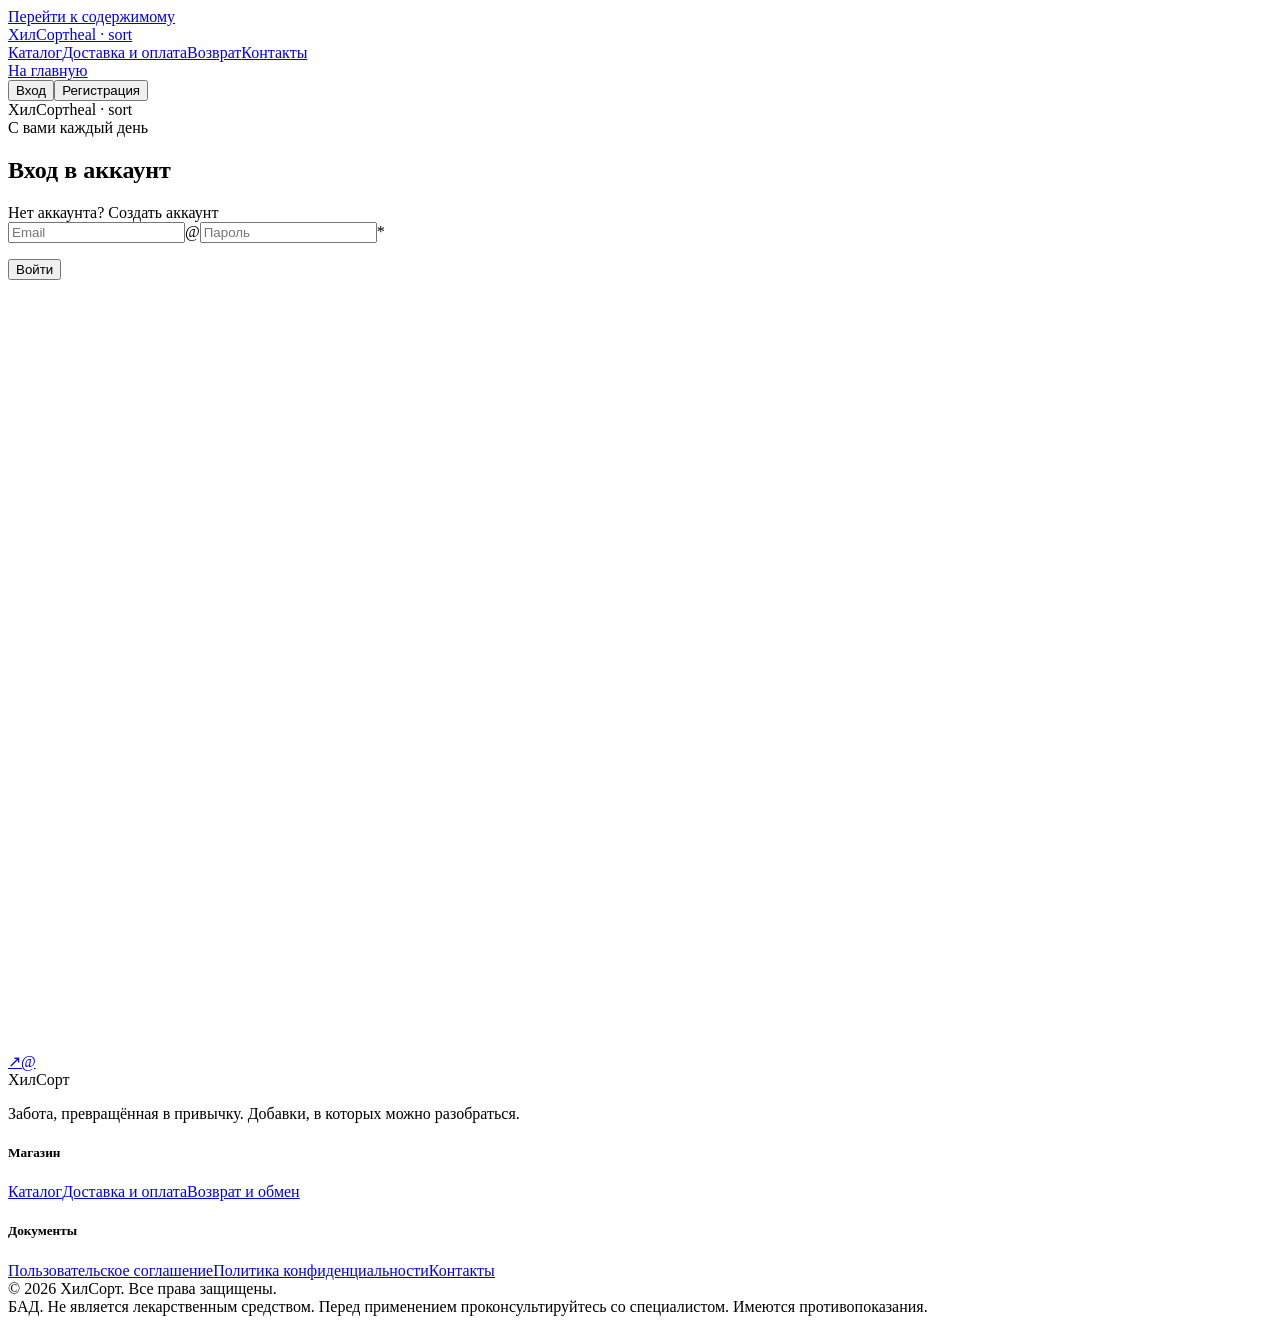
==== account.html @ 7d2a49c4 "Add files via upload" ====
<!DOCTYPE html>
<html lang="ru">
<head>
<meta charset="UTF-8">
<meta name="viewport" content="width=device-width, initial-scale=1.0, viewport-fit=cover">
<meta http-equiv="Content-Security-Policy" content="default-src 'none'; script-src 'self'; style-src 'self' https://fonts.googleapis.com; font-src https://fonts.gstatic.com; img-src 'self' data:; connect-src 'none'; base-uri 'none'; form-action 'none'; object-src 'none'">
<meta name="referrer" content="strict-origin-when-cross-origin">
<title>Личный кабинет — ХилСорт</title>
<meta name="description" content="Вход и регистрация в личном кабинете ХилСорт: заказы, чеки и коды заказов.">
<meta name="theme-color" content="#0a1410">
<link rel="icon" type="image/png" href="assets/sort/favicon.png">
<link rel="preconnect" href="https://fonts.googleapis.com"><link rel="preconnect" href="https://fonts.gstatic.com" crossorigin>
<link href="https://fonts.googleapis.com/css2?family=Fraunces:opsz,wght@9..144,400;9..144,500;9..144,600&family=Manrope:wght@300;400;500;600;700;800&family=Marck+Script&display=swap" rel="stylesheet" crossorigin="anonymous" referrerpolicy="no-referrer">
<link rel="stylesheet" href="assets/css/styles.css">
<script src="assets/js/page.js" defer></script><script src="assets/js/account.js" defer></script>
</head>
<body class="account-page">
<a class="skip" href="#main">Перейти к содержимому</a>
<header class="page-nav"><a class="hn-logo" href="index.html"><span class="script">ХилСорт</span><span class="est">heal · sort</span></a><nav class="page-nav-links" aria-label="Разделы"><a href="index.html#catalog">Каталог</a><a href="delivery.html">Доставка и оплата</a><a href="returns.html">Возврат</a><a href="contacts.html">Контакты</a></nav><a class="hn-cta" href="index.html"><span class="lbl">На главную</span></a></header>
<main id="main" class="page-main"><div class="ga-wrap"><section class="ga-card">
  <div class="ga-tabs" role="tablist"><button class="ga-tab active" id="tabLogin" type="button" role="tab" aria-selected="true">Вход</button><button class="ga-tab" id="tabReg" type="button" role="tab" aria-selected="false">Регистрация</button></div>
  <div class="ga-left" id="authBlock"><div class="ga-logo"><span class="script">ХилСорт</span><span class="est">heal · sort</span></div>
    <form id="loginForm" class="ga-form" novalidate><div class="full"><div class="ga-kicker">С вами каждый день</div><h1 class="ga-title">Вход в аккаунт</h1></div><div class="full ga-switch">Нет аккаунта? <a id="toReg" role="button" tabindex="0">Создать аккаунт</a></div><label class="ga-field full"><input name="email" type="email" placeholder="Email" autocomplete="email" required><span class="ico" aria-hidden="true">@</span></label><label class="ga-field full"><input name="pass" type="password" placeholder="Пароль" autocomplete="current-password" required><span class="ico" aria-hidden="true">*</span></label><p class="ga-err" id="loginErr" role="alert"></p><button class="ga-submit" type="submit">Войти</button></form>
    <form id="regForm" class="ga-form" hidden novalidate><div class="full"><h1 class="ga-title">Создать аккаунт</h1></div><div class="full ga-switch">Уже есть аккаунт? <a id="toLogin" role="button" tabindex="0">Войти</a></div><label class="ga-field"><input name="name" type="text" placeholder="Имя" autocomplete="name" required></label><label class="ga-field"><input name="phone" type="tel" placeholder="Телефон" autocomplete="tel" required></label><label class="ga-field full"><input name="email" type="email" placeholder="Email" autocomplete="email" required></label><label class="ga-field full"><input name="pass" type="password" placeholder="Пароль (минимум 8 символов)" autocomplete="new-password" minlength="8" required></label><label class="ga-consent"><input type="checkbox" name="pd"> <span>Даю согласие на <a href="privacy.html">обработку персональных данных</a></span></label><label class="ga-consent"><input type="checkbox" name="offer"> <span>Принимаю условия <a href="offer.html">оферты</a></span></label><label class="ga-consent"><input type="checkbox" name="promo"> <span>Хочу получать акции и новинки на email (необязательно)</span></label><p class="ga-err" id="regErr" role="alert"></p><button class="ga-submit" type="submit">Создать аккаунт</button></form>
  </div>
  <div class="ga-cab" id="cabBlock" hidden><div class="cab-head"><div><h2 class="cab-hello" id="cabHello"></h2><p class="cab-mail" id="cabEmail"></p></div><div class="cab-actions"><button class="btn btn-ghost dark" id="logoutBtn" type="button">Выйти</button><button class="btn btn-ghost danger" id="deleteBtn" type="button">Удалить аккаунт</button></div></div><h3 class="cab-sub">Заказы и чеки</h3><div id="ordersList" class="orders"></div><p class="cab-note">Фискальный чек об оплате направляется на email онлайн-кассой в соответствии с 54-ФЗ. Здесь хранятся квитанция заказа и его код.</p></div>
  <div class="ga-side"><img class="ga-mascot" src="mascot.png" alt="" decoding="async" draggable="false"><div class="ga-social"><a href="https://t.me/+x3GiTHLeYT4xOGIy" target="_blank" rel="noopener noreferrer" aria-label="Telegram">↗</a><a href="mailto:hello@healsort.ru" aria-label="Почта">@</a></div></div>
</section></div></main>
<footer><div class="wrap"><div class="f-grid"><div><div class="f-logo">ХилСорт</div><p>Забота, превращённая в привычку. Добавки, в которых можно разобраться.</p></div><nav class="f-col" aria-label="Магазин"><h5>Магазин</h5><a href="index.html#catalog">Каталог</a><a href="delivery.html">Доставка и оплата</a><a href="returns.html">Возврат и обмен</a></nav><nav class="f-col" aria-label="Документы"><h5>Документы</h5><a href="offer.html">Пользовательское соглашение</a><a href="privacy.html">Политика конфиденциальности</a><a href="contacts.html">Контакты</a></nav></div><div class="f-bottom">© <span id="year">2026</span> ХилСорт. Все права защищены.<div class="legal">БАД. Не является лекарственным средством. Перед применением проконсультируйтесь со специалистом. Имеются противопоказания.</div></div></div></footer>
<div id="printDoc" aria-hidden="true"></div>
</body></html>
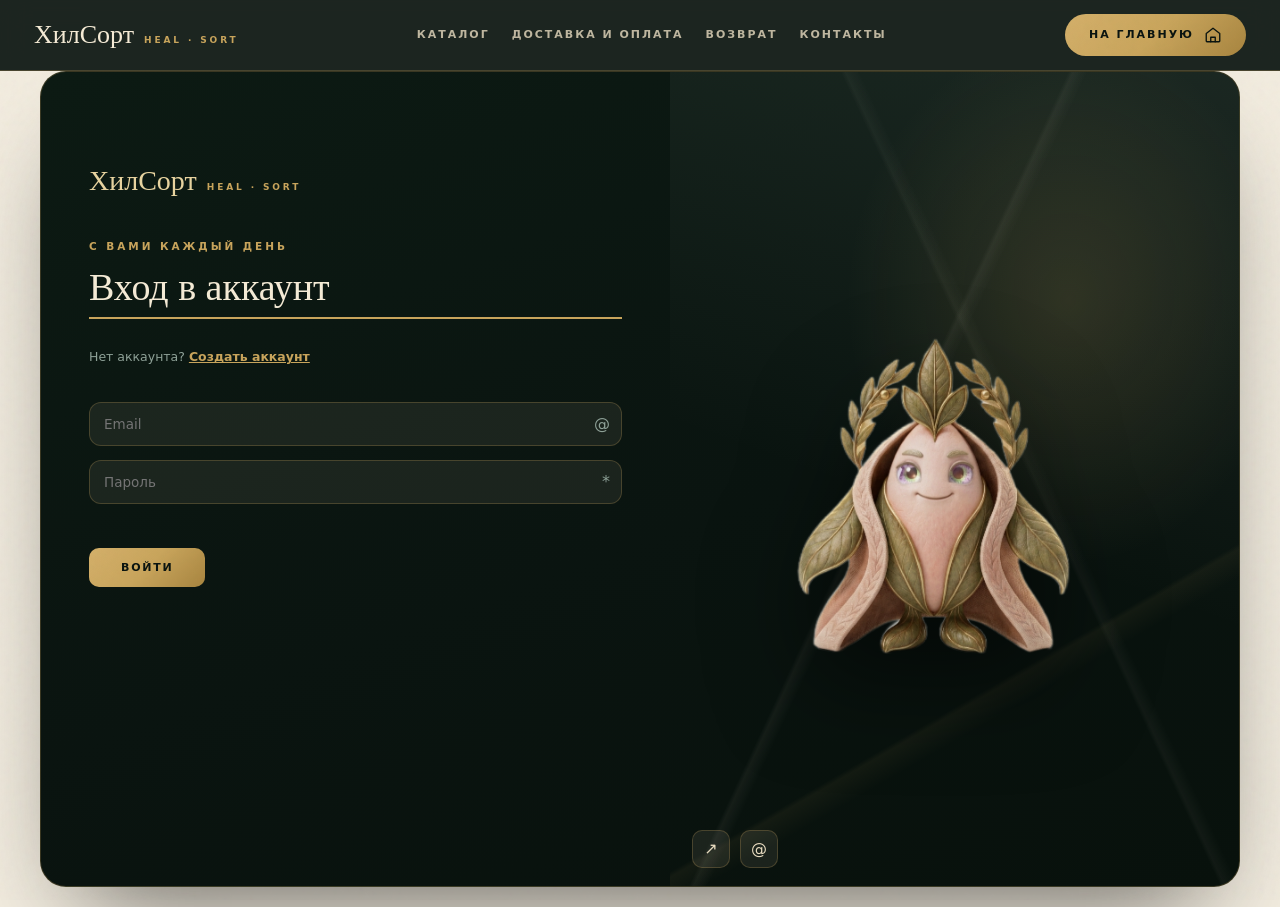
==== commit f210dc49: "Add files via upload" ====
--- a/account.html
+++ b/account.html
@@ -16,12 +16,10 @@
 </head>
 <body class="account-page">
 <a class="skip" href="#main">Перейти к содержимому</a>
-<header class="page-nav"><a class="hn-logo" href="index.html"><span class="script">ХилСорт</span><span class="est">heal · sort</span></a><nav class="page-nav-links" aria-label="Разделы"><a href="index.html#catalog">Каталог</a><a href="delivery.html">Доставка и оплата</a><a href="returns.html">Возврат</a><a href="contacts.html">Контакты</a></nav><a class="hn-cta" href="index.html"><span class="lbl">На главную</span></a></header>
+<header class="page-nav"><a class="hn-logo" href="index.html"><span class="script">ХилСорт</span><span class="est">heal · sort</span></a><nav class="page-nav-links" aria-label="Разделы"><a href="index.html#catalog">Каталог</a><a href="delivery.html">Доставка и оплата</a><a href="returns.html">Возврат</a><a href="contacts.html">Контакты</a></nav><a class="hn-cta account-home" href="index.html" aria-label="На главную"><span class="lbl">На главную</span><svg class="home-icon" width="18" height="18" viewBox="0 0 24 24" fill="none" stroke="currentColor" stroke-width="1.8" stroke-linecap="round" stroke-linejoin="round" aria-hidden="true"><path d="m3 10 9-7 9 7v10a1 1 0 0 1-1 1H4a1 1 0 0 1-1-1V10Z"/><path d="M9 21v-6h6v6"/></svg></a></header>
 <main id="main" class="page-main"><div class="ga-wrap"><section class="ga-card">
-  <div class="ga-tabs" role="tablist"><button class="ga-tab active" id="tabLogin" type="button" role="tab" aria-selected="true">Вход</button><button class="ga-tab" id="tabReg" type="button" role="tab" aria-selected="false">Регистрация</button></div>
   <div class="ga-left" id="authBlock"><div class="ga-logo"><span class="script">ХилСорт</span><span class="est">heal · sort</span></div>
-    <form id="loginForm" class="ga-form" novalidate><div class="full"><div class="ga-kicker">С вами каждый день</div><h1 class="ga-title">Вход в аккаунт</h1></div><div class="full ga-switch">Нет аккаунта? <a id="toReg" role="button" tabindex="0">Создать аккаунт</a></div><label class="ga-field full"><input name="email" type="email" placeholder="Email" autocomplete="email" required><span class="ico" aria-hidden="true">@</span></label><label class="ga-field full"><input name="pass" type="password" placeholder="Пароль" autocomplete="current-password" required><span class="ico" aria-hidden="true">*</span></label><p class="ga-err" id="loginErr" role="alert"></p><button class="ga-submit" type="submit">Войти</button></form>
-    <form id="regForm" class="ga-form" hidden novalidate><div class="full"><h1 class="ga-title">Создать аккаунт</h1></div><div class="full ga-switch">Уже есть аккаунт? <a id="toLogin" role="button" tabindex="0">Войти</a></div><label class="ga-field"><input name="name" type="text" placeholder="Имя" autocomplete="name" required></label><label class="ga-field"><input name="phone" type="tel" placeholder="Телефон" autocomplete="tel" required></label><label class="ga-field full"><input name="email" type="email" placeholder="Email" autocomplete="email" required></label><label class="ga-field full"><input name="pass" type="password" placeholder="Пароль (минимум 8 символов)" autocomplete="new-password" minlength="8" required></label><label class="ga-consent"><input type="checkbox" name="pd"> <span>Даю согласие на <a href="privacy.html">обработку персональных данных</a></span></label><label class="ga-consent"><input type="checkbox" name="offer"> <span>Принимаю условия <a href="offer.html">оферты</a></span></label><label class="ga-consent"><input type="checkbox" name="promo"> <span>Хочу получать акции и новинки на email (необязательно)</span></label><p class="ga-err" id="regErr" role="alert"></p><button class="ga-submit" type="submit">Создать аккаунт</button></form>
+    <form id="loginForm" class="ga-form" novalidate><div class="full"><div class="ga-kicker">С вами каждый день</div><h1 class="ga-title">Вход в аккаунт</h1></div><div class="full ga-switch">Нет аккаунта? <a href="register.html">Создать аккаунт</a></div><label class="ga-field full"><input name="email" type="email" placeholder="Email" autocomplete="email" required><span class="ico" aria-hidden="true">@</span></label><label class="ga-field full"><input name="pass" type="password" placeholder="Пароль" autocomplete="current-password" required><span class="ico" aria-hidden="true">*</span></label><p class="ga-err" id="loginErr" role="alert"></p><button class="ga-submit" type="submit">Войти</button></form>
   </div>
   <div class="ga-cab" id="cabBlock" hidden><div class="cab-head"><div><h2 class="cab-hello" id="cabHello"></h2><p class="cab-mail" id="cabEmail"></p></div><div class="cab-actions"><button class="btn btn-ghost dark" id="logoutBtn" type="button">Выйти</button><button class="btn btn-ghost danger" id="deleteBtn" type="button">Удалить аккаунт</button></div></div><h3 class="cab-sub">Заказы и чеки</h3><div id="ordersList" class="orders"></div><p class="cab-note">Фискальный чек об оплате направляется на email онлайн-кассой в соответствии с 54-ФЗ. Здесь хранятся квитанция заказа и его код.</p></div>
   <div class="ga-side"><img class="ga-mascot" src="mascot.png" alt="" decoding="async" draggable="false"><div class="ga-social"><a href="https://t.me/+x3GiTHLeYT4xOGIy" target="_blank" rel="noopener noreferrer" aria-label="Telegram">↗</a><a href="mailto:hello@healsort.ru" aria-label="Почта">@</a></div></div>
--- a/assets/css/styles.css
+++ b/assets/css/styles.css
@@ -0,0 +1,703 @@
+/* =========================================================
+   ХилСорт — стили
+   ========================================================= */
+:root{
+  --bg:#f3ede0; --bg-mid:#ece4d2; --white:#FFFDF7;
+  --fg:#22302a; --fg-soft:#46564d; --muted:#66756c;
+  --accent:#9a7a2e; --accent-soft:#7c6122; --accent-2:#8b5e3c;
+  --card:rgba(255,253,247,0.75); --border:rgba(122,96,32,0.22); --border-strong:rgba(122,96,32,0.5);
+  --mark-1:#8a6a25; --mark-2:#b3903c; --mark-3:#8a6a25; --mark-4:#6d541c;
+  --dark-bg:#0a1410; --dark-bg-mid:#08110c;
+  --dark-fg:#f5ebd6; --dark-fg-soft:#e8dcc0; --dark-muted:#8fa298;
+  --dark-accent:#c9a55c; --dark-accent-soft:#e8d4a0;
+  --dark-border:rgba(201,165,92,0.25);
+  --gold:linear-gradient(135deg,#d4b06a,#c9a55c 50%,#a8853f);
+  --sh:0 30px 60px -25px rgba(70,55,20,0.35);
+  --ease:cubic-bezier(.16,1,.3,1);
+  --ease-back:cubic-bezier(.34,1.56,.64,1);
+  --nav-h:72px;
+}
+*{box-sizing:border-box;margin:0;padding:0}
+html{scroll-behavior:smooth;-webkit-text-size-adjust:100%}
+body{font-family:'Manrope',system-ui,-apple-system,'Segoe UI',sans-serif;background:var(--bg);color:var(--fg);overflow-x:hidden;line-height:1.65;-webkit-font-smoothing:antialiased;text-rendering:optimizeLegibility}
+body.locked{overflow:hidden}
+::selection{background:#e8d4a0;color:var(--fg)}
+img,svg{display:block;max-width:100%}
+button{font-family:inherit;cursor:pointer;border:none;background:none;color:inherit}
+a{color:inherit}
+:focus{outline:none}
+:focus-visible{outline:2px solid var(--dark-accent);outline-offset:3px;border-radius:6px}
+.wrap{max-width:1240px;margin:0 auto;padding:0 28px}
+.sprite{position:absolute;width:0;height:0;overflow:hidden}
+.skip{position:fixed;left:16px;top:-60px;z-index:500;background:var(--fg);color:var(--dark-accent-soft);padding:10px 16px;border-radius:99px;font-size:13px;font-weight:700;text-decoration:none;transition:top .3s var(--ease)}
+.skip:focus{top:16px}
+.visually-hidden{position:absolute!important;width:1px;height:1px;overflow:hidden;clip:rect(0 0 0 0);white-space:nowrap}
+body::after{content:"";position:fixed;inset:0;z-index:99;pointer-events:none;opacity:.04;mix-blend-mode:multiply;
+ background-image:url("data:image/svg+xml,%3Csvg viewBox='0 0 200 200' xmlns='http://www.w3.org/2000/svg'%3E%3Cfilter id='n'%3E%3CfeTurbulence type='fractalNoise' baseFrequency='.7' numOctaves='3'/%3E%3C/filter%3E%3Crect width='100%25' height='100%25' filter='url(%23n)'/%3E%3C/svg%3E")}
+
+/* ===== ПРОГРЕСС СКРОЛЛА ===== */
+.progress{position:fixed;top:0;left:0;right:0;height:2px;z-index:60;pointer-events:none}
+.progress span{display:block;height:100%;background:linear-gradient(90deg,#a8853f,#e8d4a0,#c9a55c);transform-origin:0 50%;transform:scaleX(0);box-shadow:0 0 12px rgba(201,165,92,.7)}
+
+/* ===== НАВИГАЦИЯ ===== */
+.hero-nav{position:fixed;top:0;left:0;right:0;z-index:50;display:flex;align-items:center;justify-content:space-between;padding:22px 34px;
+ transition:padding .5s var(--ease),background-color .5s,box-shadow .5s,border-color .5s;border-bottom:1px solid transparent}
+.hero-nav.scrolled{padding:12px 34px;background:rgba(10,20,16,.72);-webkit-backdrop-filter:blur(16px) saturate(140%);backdrop-filter:blur(16px) saturate(140%);border-bottom-color:var(--dark-border);box-shadow:0 18px 40px -24px rgba(0,0,0,.6)}
+.hn-logo{display:flex;align-items:baseline;gap:10px;text-decoration:none;color:var(--dark-fg)}
+.hn-logo .script{font-family:'Marck Script',cursive;font-size:26px;line-height:1;transition:color .3s}
+.hn-logo:hover .script{color:var(--dark-accent-soft)}
+.hn-logo .est{font-size:9px;letter-spacing:.32em;color:var(--dark-accent);font-weight:700;text-transform:uppercase}
+.hn-links{display:flex;gap:36px}
+.hn-links a{color:var(--dark-fg-soft);text-decoration:none;font-size:11px;font-weight:700;letter-spacing:.22em;text-transform:uppercase;opacity:.75;transition:opacity .3s,color .3s;position:relative;padding:6px 0}
+.hn-links a::after{content:"";position:absolute;left:0;bottom:-2px;width:100%;height:1px;background:var(--dark-accent);transform:scaleX(0);transform-origin:right;transition:transform .45s var(--ease)}
+.hn-links a:hover,.hn-links a.active{opacity:1;color:var(--dark-accent-soft)}
+.hn-links a:hover::after,.hn-links a.active::after{transform:scaleX(1);transform-origin:left}
+.hn-right{display:flex;align-items:center;gap:12px}
+.hn-cart{position:relative;width:44px;height:44px;border-radius:50%;border:1px solid var(--dark-border);color:var(--dark-fg);display:flex;align-items:center;justify-content:center;transition:border-color .3s,color .3s,transform .4s var(--ease);background:rgba(10,20,16,.4);-webkit-backdrop-filter:blur(8px);backdrop-filter:blur(8px)}
+.hn-cart:hover{border-color:var(--dark-accent);color:var(--dark-accent-soft);transform:translateY(-2px)}
+.hn-cart.bump{animation:cartBump .6s var(--ease-back)}
+@keyframes cartBump{0%{transform:scale(1)}35%{transform:scale(1.22) rotate(-8deg)}65%{transform:scale(.94) rotate(4deg)}100%{transform:scale(1)}}
+.hn-count{position:absolute;top:-4px;right:-4px;min-width:18px;height:18px;padding:0 5px;border-radius:99px;background:var(--dark-accent);color:#0a1410;font-size:10px;font-weight:800;display:none;align-items:center;justify-content:center;box-shadow:0 0 0 2px rgba(10,20,16,.8)}
+.hn-count.show{display:flex}
+.hn-cta{display:inline-flex;align-items:center;gap:10px;background:var(--gold);color:#0a1410;border-radius:99px;padding:12px 24px;font-size:11px;font-weight:800;letter-spacing:.18em;text-transform:uppercase;transition:transform .35s var(--ease),box-shadow .35s var(--ease);text-decoration:none}
+.hn-cta:hover{transform:translateY(-2px);box-shadow:0 14px 30px -10px rgba(201,165,92,.6)}
+.hn-cta .arr{width:26px;height:26px;border-radius:50%;border:1.5px solid #0a1410;display:flex;align-items:center;justify-content:center;transition:transform .4s var(--ease)}
+.hn-cta:hover .arr{transform:rotate(45deg)}
+
+/* блик на золотых кнопках */
+.shine{position:relative;overflow:hidden;isolation:isolate}
+.shine::before{content:"";position:absolute;top:0;bottom:0;left:-60%;width:45%;z-index:-1;pointer-events:none;
+ background:linear-gradient(100deg,transparent,rgba(255,250,230,.75),transparent);transform:skewX(-20deg) translateX(0);transition:none}
+.shine:hover::before{transform:skewX(-20deg) translateX(420%);transition:transform .9s var(--ease)}
+
+/* ===== HERO ===== */
+.hero{position:relative;min-height:100svh;overflow:hidden;color:var(--dark-fg);isolation:isolate;
+ --sy:0; --mx:0; --my:0;
+ background:
+  radial-gradient(ellipse 60% 45% at 50% 30%, rgba(201,165,92,0.10), transparent 65%),
+  radial-gradient(ellipse 40% 30% at 15% 75%, rgba(45,90,74,0.25), transparent 70%),
+  radial-gradient(ellipse 40% 30% at 85% 70%, rgba(139,94,60,0.18), transparent 70%),
+  linear-gradient(180deg,#0a1410 0%,#08110c 55%,#0c1a13 100%)}
+.hero::before{content:"";position:absolute;inset:0;z-index:6;pointer-events:none;opacity:.35;mix-blend-mode:overlay;
+ background-image:url("data:image/svg+xml,%3Csvg viewBox='0 0 200 200' xmlns='http://www.w3.org/2000/svg'%3E%3Cfilter id='n'%3E%3CfeTurbulence type='fractalNoise' baseFrequency='.85' numOctaves='3'/%3E%3C/filter%3E%3Crect width='100%25' height='100%25' filter='url(%23n)' opacity='.5'/%3E%3C/svg%3E")}
+.hero-aura{position:absolute;left:50%;top:44%;width:min(900px,120vw);aspect-ratio:1;z-index:0;pointer-events:none;
+ transform:translate(-50%,-50%);background:radial-gradient(circle,rgba(201,165,92,.14),transparent 62%);animation:aura 9s ease-in-out infinite}
+@keyframes aura{0%,100%{opacity:.7;scale:1}50%{opacity:1;scale:1.08}}
+.mega{position:absolute;top:21%;left:0;right:0;z-index:1;text-align:center;
+ font-family:'Oswald',sans-serif;font-weight:700;text-transform:uppercase;
+ font-size:clamp(70px,23.5vw,340px);line-height:.92;letter-spacing:-.015em;
+ color:#f5ebd6;text-shadow:0 0 70px rgba(245,235,214,.22);
+ user-select:none;pointer-events:none;white-space:nowrap;
+ transform:translate3d(calc(var(--mx) * -14px), calc(var(--sy) * .38px + var(--my) * -8px), 0);
+ opacity:calc(1 - var(--sy) / 900)}
+.mega .cw{display:inline-block;clip-path:inset(-40% -30% -4% -30%)}
+.mega .ch{display:inline-block}
+.pollen{position:absolute;inset:0;width:100%;height:100%;z-index:1;pointer-events:none}
+.ground{position:absolute;left:0;right:0;bottom:0;height:42%;z-index:2;pointer-events:none;transform:translate3d(calc(var(--mx) * 6px), 0, 0)}
+.ground svg{width:100%;height:100%;overflow:visible}
+.star{position:absolute;z-index:1;color:var(--dark-accent-soft);pointer-events:none}
+.star svg{width:100%;height:auto;animation:tw 3.4s ease-in-out infinite}
+.star.s1{top:12%;left:18%;width:14px}
+.star.s2{top:9%;right:24%;width:10px}.star.s2 svg{animation-delay:1s}
+.star.s3{top:26%;left:8%;width:8px}.star.s3 svg{animation-delay:2s}
+.star.s4{top:18%;right:10%;width:12px}.star.s4 svg{animation-delay:.6s}
+.star.s5{top:34%;right:34%;width:7px}.star.s5 svg{animation-delay:1.6s}
+.star.s6{top:40%;left:26%;width:9px}.star.s6 svg{animation-delay:2.6s}
+.stars{position:absolute;inset:0;z-index:1;pointer-events:none;transform:translate3d(calc(var(--mx) * 22px), calc(var(--my) * 14px + var(--sy) * .2px), 0)}
+@keyframes tw{0%,100%{opacity:.25;transform:scale(1) rotate(0)}50%{opacity:.95;transform:scale(1.3) rotate(45deg)}}
+.hero-hint{position:absolute;bottom:16px;left:50%;transform:translateX(-50%);z-index:7;color:var(--dark-muted);font-size:9.5px;letter-spacing:.4em;text-transform:uppercase;display:flex;flex-direction:column;align-items:center;gap:9px;text-decoration:none}
+.hero-hint::after{content:"";width:1px;height:26px;background:linear-gradient(180deg,var(--dark-accent),transparent);animation:hintLine 2.2s var(--ease) infinite;transform-origin:top}
+@keyframes hintLine{0%{transform:scaleY(0);opacity:1}60%{transform:scaleY(1);opacity:1}100%{transform:scaleY(1);opacity:0}}
+
+/* ===== МАСКОТ ===== */
+.mascot{position:absolute;left:50%;bottom:calc(13% + 12px);z-index:3;width:min(192px,25vw);
+ transform:translate3d(calc(-50% + var(--mx) * 5px), calc(var(--sy) * .14px), 0);
+ cursor:pointer;-webkit-tap-highlight-color:transparent;touch-action:manipulation}
+.mascot:focus-visible{outline:none}
+.mascot:focus-visible .m-glow{opacity:1;scale:1.15}
+.m-run{position:relative;will-change:transform}
+.m-hop,.m-lean{position:relative;transform-origin:50% 96%}
+.m-rig{position:relative;aspect-ratio:615/709}
+.m-rig img{position:absolute;inset:0;width:100%;height:100%;pointer-events:none;user-select:none;-webkit-user-drag:none}
+.m-arm-l{transform-origin:26% 53%}
+.m-arm-r{transform-origin:74% 53%}
+.m-foot-l{transform-origin:40% 92%}
+.m-foot-r{transform-origin:61% 92%}
+.m-glow{position:absolute;left:50%;top:50%;width:170%;aspect-ratio:1;transform:translate(-50%,-50%);border-radius:50%;pointer-events:none;
+ background:radial-gradient(circle,rgba(201,165,92,.30),rgba(201,165,92,.08) 45%,transparent 68%);opacity:.85;transition:opacity .5s,scale .6s var(--ease)}
+.mascot:hover .m-glow{opacity:1;scale:1.08}
+.m-shadow{position:absolute;left:50%;bottom:-3%;width:78%;height:12%;transform:translateX(-50%);border-radius:50%;pointer-events:none;
+ background:radial-gradient(ellipse at center,rgba(0,0,0,.6),rgba(0,0,0,.25) 45%,transparent 70%)}
+.m-bubble{position:absolute;left:84%;bottom:86%;z-index:4;white-space:nowrap;pointer-events:none;
+ font-family:'Marck Script',cursive;font-size:clamp(18px,2vw,24px);line-height:1;color:var(--dark-accent-soft);
+ padding:10px 16px 12px;border-radius:18px 18px 18px 4px;background:rgba(10,20,16,.78);border:1px solid var(--dark-border);
+ -webkit-backdrop-filter:blur(8px);backdrop-filter:blur(8px);box-shadow:0 16px 36px -14px rgba(0,0,0,.7),0 0 30px -10px rgba(201,165,92,.45);
+ opacity:0;transform-origin:0 100%;transform:scale(.4) translateY(10px)}
+.mascot.is-idle .m-hop{animation:mbob 7s ease-in-out infinite}
+.mascot.is-idle .m-arm-l{animation:swayL 5s ease-in-out infinite}
+.mascot.is-idle .m-arm-r{animation:swayR 5.6s ease-in-out infinite}
+.mascot.is-idle .m-shadow{animation:shadowBob 7s ease-in-out infinite}
+@keyframes mbob{0%,100%{transform:translateY(0)}50%{transform:translateY(-10px)}}
+@keyframes shadowBob{0%,100%{transform:translateX(-50%) scale(1);opacity:1}50%{transform:translateX(-50%) scale(.86);opacity:.75}}
+@keyframes swayL{0%,100%{transform:rotate(0)}50%{transform:rotate(5deg)}}
+@keyframes swayR{0%,100%{transform:rotate(0)}50%{transform:rotate(-5deg)}}
+.dust{position:absolute;z-index:2;left:0;top:0;border-radius:50%;pointer-events:none;
+ background:radial-gradient(circle,rgba(232,212,160,.55),rgba(201,165,92,.18) 50%,transparent 70%)}
+
+/* ===== ИНТРО (включается boot.js, если анимации разрешены) ===== */
+.intro .hero-nav{opacity:0;transform:translateY(-110%)}
+.intro .mega .ch{transform:translateY(105%);filter:blur(12px);opacity:0}
+.intro .ground path{opacity:0;transform:translateY(80px)}
+.ground path:nth-child(2){--i:0}.ground path:nth-child(3){--i:1}.ground path:nth-child(4){--i:2}
+.intro .star,.intro .hero-hint,.intro .hero-aura,.intro .pollen{opacity:0}
+.intro .m-run{visibility:hidden}
+.play .hero-nav,.intro-done .hero-nav{opacity:1;transform:none;transition:opacity 1s var(--ease) .15s,transform 1.1s var(--ease) .15s,padding .5s var(--ease),background-color .5s,box-shadow .5s,border-color .5s}
+.play .mega .ch{transform:none;filter:none;opacity:1;transition:transform 1.3s var(--ease) calc(.2s + var(--i) * .075s),filter 1.1s ease calc(.2s + var(--i) * .075s),opacity .8s ease calc(.2s + var(--i) * .075s)}
+.play .ground path{opacity:1;transform:none;transition:opacity 1.2s ease calc(.1s + var(--i) * .12s),transform 1.5s var(--ease) calc(.1s + var(--i) * .12s)}
+.play .star{opacity:1;transition:opacity 1.5s ease .9s}
+.play .hero-aura,.play .pollen{opacity:1;transition:opacity 2.5s ease .3s}
+.play .hero-hint{opacity:1;transition:opacity 1s ease 4.6s}
+.play .m-run{visibility:visible}
+
+/* ===== ПЕРЕХОД ===== */
+.transition-strip{position:relative;height:90px;background:linear-gradient(180deg,#0c1a13 0%,#3d4a3f 45%,#8a8468 80%,var(--bg) 100%)}
+.meander{height:14px;background-image:url("data:image/svg+xml,%3Csvg xmlns='http://www.w3.org/2000/svg' width='28' height='14' viewBox='0 0 28 14'%3E%3Cpath d='M0 13 H28 M2 13 V1 H20 V9 H9 V5 H15 V7 H12' fill='none' stroke='%23c9a55c' stroke-width='1.4'/%3E%3C/svg%3E");background-repeat:repeat-x;background-position:0 top;opacity:.6;position:absolute;top:22px;left:0;right:0;animation:meander 40s linear infinite}
+@keyframes meander{to{background-position:560px top}}
+
+/* ===== ЛЕНТА ===== */
+.ribbon{position:relative;overflow:hidden;border-block:1px solid var(--border);background:linear-gradient(180deg,rgba(255,253,247,.4),rgba(236,228,210,.5));padding:18px 0;
+ -webkit-mask-image:linear-gradient(90deg,transparent,#000 8%,#000 92%,transparent);mask-image:linear-gradient(90deg,transparent,#000 8%,#000 92%,transparent)}
+.ribbon-track{display:flex;width:max-content;animation:marquee 38s linear infinite}
+.ribbon:hover .ribbon-track{animation-play-state:paused}
+.ribbon-group{display:flex;align-items:center;gap:34px;padding-right:34px;flex-shrink:0}
+.ribbon-group span{font-family:'Fraunces',serif;font-size:clamp(18px,2.1vw,26px);font-weight:400;color:var(--fg);white-space:nowrap}
+.ribbon-group span:nth-child(4n+1){background:linear-gradient(135deg,var(--mark-1),var(--mark-2) 40%,var(--mark-4));-webkit-background-clip:text;background-clip:text;-webkit-text-fill-color:transparent;color:transparent;font-weight:500}
+.ribbon-group svg{width:14px;height:14px;color:var(--accent);flex-shrink:0}
+@keyframes marquee{to{transform:translateX(-50%)}}
+
+/* ===== СЕКЦИИ ===== */
+.sec{padding:72px 0;position:relative;scroll-margin-top:60px}
+.sec-tag{display:inline-flex;align-items:center;gap:12px;font-size:10.5px;font-weight:700;letter-spacing:.28em;color:var(--accent);text-transform:uppercase;margin-bottom:14px}
+.sec-tag::before{content:"";width:30px;height:1px;background:var(--accent);transform-origin:left}
+.sec-title{font-family:'Fraunces',serif;font-size:clamp(30px,4.4vw,54px);line-height:1.12;font-weight:400;margin-bottom:12px}
+.sec-title em{font-style:normal;font-weight:500;background:linear-gradient(135deg,var(--mark-1),var(--mark-2) 40%,var(--mark-3) 60%,var(--mark-4));-webkit-background-clip:text;background-clip:text;-webkit-text-fill-color:transparent;color:transparent}
+.sec-title .w{display:inline-block;overflow:hidden;vertical-align:top;padding-bottom:.14em;margin-bottom:-.14em}
+.sec-title .wi{display:inline-block}
+.sec-sub{color:var(--fg-soft);font-size:16.5px;max-width:600px;font-weight:300}
+.blob{position:absolute;z-index:-1;border-radius:50%;pointer-events:none;filter:blur(10px);animation:drift 18s ease-in-out infinite}
+.blob.b1{width:520px;height:520px;right:-180px;top:-60px;background:radial-gradient(circle,rgba(201,165,92,.16),transparent 65%)}
+.blob.b2{width:460px;height:460px;left:-200px;bottom:-120px;background:radial-gradient(circle,rgba(45,90,74,.10),transparent 65%);animation-delay:-6s}
+.blob.b3{width:560px;height:560px;right:-220px;bottom:-160px;background:radial-gradient(circle,rgba(139,94,60,.10),transparent 65%);animation-delay:-11s}
+@keyframes drift{0%,100%{transform:translate(0,0) scale(1)}33%{transform:translate(-40px,30px) scale(1.06)}66%{transform:translate(30px,-20px) scale(.96)}}
+main{position:relative;isolation:isolate}
+
+/* ===== ПОЯВЛЕНИЯ ===== */
+/* используются animation + свойства translate/scale, чтобы не конфликтовать с hover-transform */
+@keyframes rise{from{opacity:0;translate:0 34px}to{opacity:1;translate:0 0}}
+@keyframes wordUp{from{translate:0 110%}to{translate:0 0}}
+@keyframes lineGrow{from{scale:0 1}to{scale:1 1}}
+@keyframes fadeRight{from{opacity:0;translate:-16px 0}to{opacity:1;translate:0 0}}
+@keyframes pop{from{opacity:0;translate:0 18px;scale:.9}to{opacity:1;translate:0 0;scale:1}}
+@keyframes slideL{from{opacity:0;translate:48px 0}to{opacity:1;translate:0 0}}
+@keyframes rowIn{from{opacity:0;translate:-26px 0}to{opacity:1;translate:0 0}}
+@keyframes draw{to{stroke-dashoffset:0}}
+@keyframes numPop{0%{scale:0}70%{scale:1.2}100%{scale:1}}
+
+.js .rv{opacity:0}
+.js .rv.in{animation:rise 1.1s var(--ease) var(--d,0s) both}
+.js .rv.in.no-move{animation:none;opacity:1}
+.js .sec-title .wi{translate:0 110%}
+.js .in .sec-title .wi{animation:wordUp 1.15s var(--ease) calc(.12s + var(--i) * .07s) both}
+.js .rv .sec-tag{opacity:0}
+.js .rv.in .sec-tag{animation:fadeRight .9s var(--ease) both}
+.js .rv.in .sec-tag::before{animation:lineGrow 1s var(--ease) .1s both}
+.js .rv .sec-sub{opacity:0}
+.js .rv.in .sec-sub{animation:rise 1.1s var(--ease) .45s both}
+
+.js .stg > *{opacity:0}
+.js .stg.in > *{animation:pop .8s var(--ease) calc(var(--i,0) * .06s + .1s) both}
+
+/* потребности */
+.need-grid{display:flex;flex-wrap:wrap;gap:12px;margin-top:34px}
+.need{position:relative;border:1px solid var(--border);background:var(--card);-webkit-backdrop-filter:blur(8px);backdrop-filter:blur(8px);border-radius:99px;padding:15px 28px;font-size:14px;font-weight:600;color:var(--fg);transition:transform .45s var(--ease),background-color .35s,color .35s,border-color .35s,box-shadow .45s var(--ease);overflow:hidden;isolation:isolate}
+.need::after{content:"";position:absolute;inset:0;z-index:-1;border-radius:inherit;background:var(--accent);transform:translateY(101%);transition:transform .45s var(--ease)}
+.need:hover{border-color:var(--accent);color:var(--bg);transform:translateY(-3px);box-shadow:0 16px 30px -14px rgba(122,96,32,.4)}
+.need:hover::after{transform:none}
+.need.ghost{color:var(--accent);border-color:var(--border-strong);border-style:dashed}
+.need.ghost::after{background:transparent}
+.need.ghost:hover{color:var(--accent-soft);border-color:var(--accent-soft);box-shadow:none;border-style:solid}
+
+/* каталог */
+.prod-grid{display:grid;grid-template-columns:repeat(auto-fit,minmax(300px,1fr));gap:24px;margin-top:38px}
+.p-card{--rx:0deg;--ry:0deg;--gx:50%;--gy:0%;background:var(--card);-webkit-backdrop-filter:blur(12px);backdrop-filter:blur(12px);border:1px solid var(--border);border-radius:22px;overflow:hidden;position:relative;
+ transition:transform .6s var(--ease),box-shadow .6s var(--ease);box-shadow:var(--sh);transform:perspective(1000px) rotateX(var(--rx)) rotateY(var(--ry));transform-style:preserve-3d}
+.p-card.tilting{transition:transform .12s linear,box-shadow .6s var(--ease)}
+.p-card::before{content:"";position:absolute;top:0;left:0;right:0;height:14px;background-image:url("data:image/svg+xml,%3Csvg xmlns='http://www.w3.org/2000/svg' width='28' height='14' viewBox='0 0 28 14'%3E%3Cpath d='M0 13 H28 M2 13 V1 H20 V9 H9 V5 H15 V7 H12' fill='none' stroke='%2397762a' stroke-width='1.4'/%3E%3C/svg%3E");background-repeat:repeat-x;background-position:center bottom;z-index:2}
+.p-card::after{content:"";position:absolute;inset:0;z-index:3;pointer-events:none;border-radius:inherit;opacity:0;transition:opacity .5s;
+ background:radial-gradient(420px circle at var(--gx) var(--gy),rgba(255,248,225,.55),transparent 45%);mix-blend-mode:soft-light}
+.p-card:hover{transform:perspective(1000px) rotateX(var(--rx)) rotateY(var(--ry)) translateY(-8px);box-shadow:0 46px 80px -25px rgba(70,55,20,.45)}
+.p-card:hover::after{opacity:1}
+.p-card .img{background:linear-gradient(180deg,#ece4d2,#e1d7be);padding:30px 0 18px;position:relative;display:flex;justify-content:center;overflow:hidden}
+.p-card .img::before{content:"";position:absolute;left:50%;top:55%;width:260px;height:260px;transform:translate(-50%,-50%);border-radius:50%;background:radial-gradient(circle,rgba(255,253,247,.85),transparent 65%);transition:transform .8s var(--ease)}
+.p-card:hover .img::before{transform:translate(-50%,-50%) scale(1.2)}
+.p-card .img svg{position:relative;height:250px;transition:transform .8s var(--ease);filter:drop-shadow(0 30px 40px rgba(70,55,20,.35))}
+.p-card:hover .img svg{transform:translateY(-6px) scale(1.06) rotate(-2deg)}
+.p-tagline{position:absolute;top:20px;left:18px;z-index:1;background:var(--fg);color:var(--dark-accent-soft);font-size:9.5px;font-weight:700;letter-spacing:.18em;padding:7px 12px;border-radius:99px;text-transform:uppercase}
+.p-sale{position:absolute;top:20px;right:18px;z-index:1;background:var(--gold);color:#0a1410;font-size:10px;font-weight:800;letter-spacing:.08em;padding:7px 11px;border-radius:99px}
+.p-body{padding:22px 24px 24px}
+.p-name{font-family:'Fraunces',serif;font-size:22px;font-weight:500;margin-bottom:8px}
+.p-open{font:inherit;color:inherit;text-align:left;cursor:pointer;background:none;border:none;padding:0;position:static}
+.p-open::after{content:"";position:absolute;inset:0;z-index:1}
+.p-open:focus-visible{outline:none}
+.p-card:has(.p-open:focus-visible){outline:2px solid var(--accent);outline-offset:4px}
+.p-short{color:var(--fg-soft);font-size:13.5px;margin-bottom:16px;line-height:1.55}
+.p-comp{display:flex;flex-wrap:wrap;gap:7px;margin-bottom:18px}
+.p-comp span{background:rgba(154,122,46,0.08);color:var(--accent-soft);font-size:11px;font-weight:700;padding:6px 12px;border-radius:99px;border:1px solid rgba(154,122,46,0.2)}
+.p-bottom{display:flex;align-items:center;justify-content:space-between;gap:12px;border-top:1px solid var(--border);padding-top:16px}
+.p-price{font-family:'Fraunces',serif;font-size:22px;font-weight:500}
+.p-price small{font-size:12px;color:var(--muted);text-decoration:line-through;margin-left:7px;font-family:'Manrope',sans-serif;font-weight:400}
+.p-btn{position:relative;z-index:2;background:var(--gold);color:#0a1410;border-radius:99px;padding:11px 20px;font-size:12px;font-weight:700;letter-spacing:.04em;transition:transform .35s var(--ease),box-shadow .35s var(--ease);box-shadow:0 10px 22px -8px rgba(154,122,46,.4)}
+.p-btn:hover{transform:translateY(-2px);box-shadow:0 16px 28px -10px rgba(154,122,46,.6)}
+.p-btn:active{transform:scale(.96)}
+
+/* прозрачность */
+#trust{background:linear-gradient(180deg,var(--bg),var(--bg-mid))}
+.t-table{margin-top:38px;border:1px solid var(--border-strong);border-radius:18px;overflow:hidden;background:var(--card);-webkit-backdrop-filter:blur(12px);backdrop-filter:blur(12px);box-shadow:var(--sh)}
+.t-row{display:grid;grid-template-columns:1.2fr 1fr 1fr;border-bottom:1px solid var(--border);transition:background-color .3s}
+.t-row:not(.t-head):hover{background:rgba(255,253,247,.7)}
+.t-row:last-child{border-bottom:none}
+.t-row>div{padding:18px 26px;font-size:14.5px}
+.t-row .a{color:var(--fg-soft);font-weight:600}
+.t-row .b{background:rgba(154,122,46,0.08);color:var(--accent-soft);font-weight:700;display:flex;gap:10px;align-items:center}
+.t-row .c{color:var(--muted)}
+.t-head>div{font-size:10px;letter-spacing:.2em;text-transform:uppercase;font-weight:800;color:var(--muted)}
+.t-head .b{color:var(--accent);background:rgba(154,122,46,0.12)}
+.check{width:15px;height:15px;flex-shrink:0}
+.js .t-table .t-row{opacity:0}
+.js .t-table.in .t-row{animation:rowIn .8s var(--ease) calc(var(--i,0) * .07s + .15s) both}
+.js .t-table .check{stroke-dasharray:26;stroke-dashoffset:26}
+.js .t-table.in .check{animation:draw .7s ease calc(var(--i,0) * .07s + .55s) forwards}
+
+/* история */
+.story-grid{display:grid;grid-template-columns:1.15fr .85fr;gap:56px;align-items:start}
+.story-txt p{color:var(--fg-soft);font-size:16px;margin-bottom:16px;font-weight:300;line-height:1.75}
+.story-txt strong{color:var(--fg);font-weight:600}
+.quote{font-family:'Fraunces',serif;font-size:clamp(22px,3vw,34px);line-height:1.5;color:var(--fg);margin-top:24px;padding-left:30px;position:relative;font-weight:400}
+.quote::before{content:"";position:absolute;left:0;top:8px;bottom:8px;width:1px;background:var(--accent);transform-origin:top}
+.js .rv.in .quote::before{animation:qline 1.4s var(--ease) .6s both}
+@keyframes qline{from{transform:scaleY(0)}to{transform:scaleY(1)}}
+.quote em{color:var(--accent-soft);font-style:normal;font-weight:500}
+.story-stats{display:grid;gap:12px}
+.s-card{background:var(--card);-webkit-backdrop-filter:blur(10px);backdrop-filter:blur(10px);border:1px solid var(--border);border-left:3px solid var(--accent);padding:22px 28px;box-shadow:var(--sh);transition:transform .45s var(--ease),border-left-width .3s;position:relative;overflow:hidden}
+.s-card::after{content:"";position:absolute;inset:0;background:linear-gradient(100deg,transparent 30%,rgba(255,250,230,.6) 50%,transparent 70%);transform:translateX(-100%);pointer-events:none}
+.s-card:hover::after{transform:translateX(100%);transition:transform 1s var(--ease)}
+.s-card:hover{transform:translateX(-3px);border-left-width:5px}
+.s-card .n{font-family:'Fraunces',serif;font-size:28px;font-weight:500;background:linear-gradient(135deg,var(--mark-1),var(--mark-2));-webkit-background-clip:text;background-clip:text;-webkit-text-fill-color:transparent;color:transparent;font-variant-numeric:tabular-nums}
+.s-card .l{font-size:11px;color:var(--muted);font-weight:700;letter-spacing:.14em;margin-top:5px;text-transform:uppercase}
+.js .story-stats .s-card{opacity:0}
+.js .story-stats.in .s-card{animation:slideL 1s var(--ease) calc(var(--i,0) * .12s + .1s) both}
+
+/* путь */
+#path{background:linear-gradient(180deg,var(--bg-mid),var(--bg))}
+.path-grid{list-style:none;display:grid;grid-template-columns:repeat(5,1fr);gap:24px;margin-top:44px;position:relative}
+.path-grid::before{content:"";position:absolute;top:15px;left:15px;right:20%;height:1px;
+ background:linear-gradient(90deg,transparent,var(--accent) 6%,var(--accent) 94%,transparent);opacity:.55;transform-origin:left}
+.js .path-grid::before{scale:0 1}
+.js .path-grid.in::before{animation:lineGrow 1.8s var(--ease) .2s both}
+.step{position:relative;padding-top:50px}
+.step .num{position:absolute;top:0;left:0;width:30px;height:30px;border-radius:50%;
+ background:var(--bg);border:1.5px solid var(--accent);
+ display:flex;align-items:center;justify-content:center;
+ font-family:'Fraunces',serif;font-size:11px;font-weight:600;color:var(--accent);z-index:1;transition:background-color .3s,color .3s,box-shadow .4s}
+.step:hover .num{background:var(--accent);color:var(--bg);box-shadow:0 0 0 6px rgba(154,122,46,.15)}
+.step h4{font-family:'Fraunces',serif;font-size:16px;font-weight:500;margin-bottom:8px}
+.step p{font-size:12.5px;color:var(--muted);font-weight:300;line-height:1.55}
+.js .path-grid .step{opacity:0}
+.js .path-grid.in .step{animation:rise 1s var(--ease) calc(var(--i,0) * .16s + .3s) both}
+.js .path-grid.in .step .num{animation:numPop .7s var(--ease-back) calc(var(--i,0) * .16s + .35s) both}
+
+/* футер */
+footer{background:var(--dark-bg);color:var(--dark-fg);padding:60px 0 28px;position:relative;overflow:hidden}
+footer::before{content:"";position:absolute;top:0;left:0;right:0;height:14px;background-image:url("data:image/svg+xml,%3Csvg xmlns='http://www.w3.org/2000/svg' width='28' height='14' viewBox='0 0 28 14'%3E%3Cpath d='M0 13 H28 M2 13 V1 H20 V9 H9 V5 H15 V7 H12' fill='none' stroke='%23c9a55c' stroke-width='1.4'/%3E%3C/svg%3E");background-repeat:repeat-x;background-position:center top;opacity:.4}
+footer::after{content:"";position:absolute;left:50%;bottom:-340px;width:900px;height:500px;transform:translateX(-50%);background:radial-gradient(ellipse,rgba(201,165,92,.10),transparent 65%);pointer-events:none}
+.f-grid{display:flex;justify-content:space-between;gap:44px;flex-wrap:wrap;margin-bottom:40px;position:relative;z-index:1}
+.f-logo{font-family:'Marck Script',cursive;font-size:32px;color:var(--dark-accent-soft);margin-bottom:10px}
+.f-grid p{color:rgba(245,235,214,.5);font-size:13.5px;max-width:320px;font-weight:300}
+.f-col a{display:block;width:fit-content;color:rgba(245,235,214,.55);text-decoration:none;font-size:14px;margin-bottom:11px;transition:color .3s,transform .3s var(--ease)}
+.f-col a:hover{color:var(--dark-accent);transform:translateX(4px)}
+.f-col h5{font-size:10px;letter-spacing:.26em;color:var(--dark-accent);margin-bottom:18px;text-transform:uppercase;font-weight:700}
+.f-bottom{border-top:1px solid rgba(201,165,92,.15);padding-top:22px;text-align:center;color:rgba(245,235,214,.35);font-size:12px;position:relative;z-index:1}
+.f-bottom .legal{margin-top:8px;color:rgba(245,235,214,.25);font-size:11px}
+
+/* ===== SORT ===== */
+.sort-fab{position:fixed;right:24px;bottom:24px;z-index:90;width:76px;height:76px;border-radius:50%;box-shadow:0 20px 44px -14px rgba(70,55,20,.55);cursor:pointer;background:var(--bg);border:2px solid var(--accent);transition:transform .45s var(--ease-back),opacity .5s,translate .7s var(--ease)}
+.sort-fab img{width:100%;height:100%;object-fit:cover;border-radius:50%;transition:transform .5s var(--ease)}
+.sort-fab:hover{transform:scale(1.08)}
+.sort-fab:hover img{transform:rotate(-8deg) scale(1.05)}
+.sort-fab::after{content:"";position:absolute;inset:-2px;border-radius:50%;border:1px solid var(--accent);animation:fab 2.8s ease-out infinite;pointer-events:none}
+.sort-fab.hide{opacity:0;translate:0 30px;pointer-events:none}
+@keyframes fab{0%{transform:scale(1);opacity:.7}100%{transform:scale(1.5);opacity:0}}
+.sort-hint{position:fixed;right:110px;bottom:42px;z-index:90;background:var(--fg);color:var(--dark-accent-soft);padding:11px 17px;border-radius:14px 14px 4px 14px;font-size:13px;font-weight:600;box-shadow:0 14px 30px -10px rgba(0,0,0,.3);opacity:0;transform:translateX(12px) scale(.9);transform-origin:right bottom;transition:opacity .5s,transform .6s var(--ease-back);pointer-events:none}
+.sort-hint.show{opacity:1;transform:none}
+.sort-panel{position:fixed;right:24px;bottom:112px;z-index:95;width:min(400px,calc(100vw - 32px));height:min(600px,calc(100svh - 140px));background:var(--bg);border-radius:18px;box-shadow:0 50px 100px -30px rgba(0,0,0,.5);display:flex;flex-direction:column;overflow:hidden;border:1px solid var(--border-strong);opacity:0;visibility:hidden;transform:translateY(24px) scale(.96);transform-origin:right bottom;transition:opacity .45s var(--ease),transform .55s var(--ease),visibility 0s .55s}
+.sort-panel.open{opacity:1;visibility:visible;transform:none;transition:opacity .45s var(--ease),transform .55s var(--ease),visibility 0s}
+.sp-head{background:var(--dark-bg);padding:16px 18px;display:flex;gap:12px;align-items:center;border-bottom:1px solid var(--dark-border)}
+.sp-head img{width:46px;height:46px;border-radius:50%;object-fit:cover;border:1px solid var(--dark-accent)}
+.sp-head b{color:var(--dark-fg);font-family:'Fraunces',serif;font-weight:500;font-size:17px;display:block}
+.sp-head span{color:var(--dark-muted);font-size:10.5px;letter-spacing:.14em;text-transform:uppercase;display:flex;align-items:center;gap:7px}
+.sp-head span::before{content:"";width:6px;height:6px;border-radius:50%;background:var(--dark-accent);box-shadow:0 0 0 0 rgba(201,165,92,.6);animation:online 2s ease-out infinite}
+@keyframes online{0%{box-shadow:0 0 0 0 rgba(201,165,92,.6)}100%{box-shadow:0 0 0 8px rgba(201,165,92,0)}}
+.sp-close{margin-left:auto;border:1px solid var(--dark-border);color:var(--dark-accent-soft);width:32px;height:32px;border-radius:50%;font-size:13px;transition:transform .4s var(--ease),border-color .3s}
+.sp-close:hover{transform:rotate(90deg);border-color:var(--dark-accent)}
+.sp-msgs{flex:1;overflow-y:auto;padding:18px;display:flex;flex-direction:column;gap:10px;overscroll-behavior:contain}
+.msg{max-width:88%;padding:12px 15px;border-radius:14px;font-size:13.5px;line-height:1.6;animation:mpop .5s var(--ease);overflow-wrap:anywhere}
+@keyframes mpop{from{opacity:0;transform:translateY(10px) scale(.97)}to{opacity:1;transform:none}}
+.msg.bot{background:var(--white);border:1px solid var(--border);border-left:2px solid var(--accent);align-self:flex-start;border-top-left-radius:4px}
+.msg.user{background:var(--fg);color:var(--dark-fg);align-self:flex-end;font-weight:600;border-bottom-right-radius:4px}
+.msg .safety{display:block;margin-top:10px;background:#efe5cc;border:1px solid var(--border-strong);border-radius:10px;padding:10px 12px;font-size:12.5px;color:var(--accent-2)}
+.typing{display:flex;gap:5px;padding:14px 16px;background:var(--white);border:1px solid var(--border);border-left:2px solid var(--accent);border-radius:14px;border-top-left-radius:4px;align-self:flex-start;width:fit-content;animation:mpop .4s var(--ease)}
+.typing span{width:5px;height:5px;border-radius:50%;background:var(--accent);opacity:.4;animation:bl 1.1s infinite}
+.typing span:nth-child(2){animation-delay:.2s}.typing span:nth-child(3){animation-delay:.4s}
+@keyframes bl{50%{opacity:1;transform:translateY(-3px)}}
+.chat-prod{align-self:flex-start;width:94%;background:var(--white);border:1px solid var(--border-strong);border-radius:14px;padding:14px;box-shadow:var(--sh);animation:mpop .5s var(--ease)}
+.chat-prod .cp-top{display:flex;gap:12px;align-items:center}
+.chat-prod .cp-top svg{height:62px;width:auto}
+.chat-prod b{font-family:'Fraunces',serif;font-weight:500;font-size:14px;display:block}
+.chat-prod .pr{color:var(--accent);font-weight:800;font-size:13px}
+.chat-prod .cp-btns{display:flex;gap:8px;margin-top:12px}
+.chat-prod .cp-btns button{flex:1;border-radius:99px;padding:10px 6px;font-size:11px;font-weight:800;letter-spacing:.06em;text-transform:uppercase;transition:background-color .25s,color .25s,transform .3s var(--ease)}
+.chat-prod .cp-btns button:hover{transform:translateY(-1px)}
+.cp-add{background:var(--accent);color:#fff}
+.cp-add:hover{background:var(--accent-2)}
+.cp-open{background:transparent;border:1px solid var(--border-strong)!important;color:var(--accent)}
+.cp-open:hover{background:var(--accent);color:#fff}
+.sp-chips{display:flex;gap:8px;overflow-x:auto;padding:12px 14px;border-top:1px solid var(--border);scrollbar-width:none;min-height:62px}
+.sp-chips::-webkit-scrollbar{display:none}
+.chip{flex-shrink:0;border:1px solid var(--border-strong);background:var(--white);color:var(--fg);border-radius:99px;padding:10px 17px;font-size:12.5px;font-weight:700;transition:background-color .25s,border-color .25s,color .25s,transform .3s var(--ease);animation:pop .45s var(--ease) calc(var(--i,0) * .04s) both}
+.chip:hover{background:var(--accent);border-color:var(--accent);color:#fff;transform:translateY(-2px)}
+.sp-input{display:flex;gap:8px;padding:0 14px 14px}
+.sp-input input{flex:1;min-width:0;border:1px solid var(--border);border-radius:99px;padding:12px 18px;font-size:13.5px;font-family:inherit;background:var(--white);outline:none;color:var(--fg);transition:border-color .3s,box-shadow .3s}
+.sp-input input:focus{border-color:var(--accent);box-shadow:0 0 0 4px rgba(154,122,46,.12)}
+.sp-input button{width:44px;height:44px;border-radius:50%;background:var(--accent);color:#fff;flex-shrink:0;display:flex;align-items:center;justify-content:center;transition:background-color .25s,transform .35s var(--ease)}
+.sp-input button:hover{background:var(--accent-2);transform:rotate(-12deg) scale(1.05)}
+
+/* ===== ДРОВЕР / МОДАЛКИ ===== */
+.overlay{position:fixed;inset:0;background:rgba(10,20,16,.55);-webkit-backdrop-filter:blur(10px);backdrop-filter:blur(10px);z-index:110;opacity:0;pointer-events:none;transition:opacity .45s}
+.overlay.open{opacity:1;pointer-events:auto}
+.drawer{position:fixed;top:0;right:0;bottom:0;width:min(440px,100vw);background:var(--bg);z-index:120;transform:translateX(100%);visibility:hidden;transition:transform .6s var(--ease),visibility 0s .6s;display:flex;flex-direction:column;padding:28px;overflow-y:auto;box-shadow:-40px 0 80px -40px rgba(0,0,0,.4)}
+.drawer.open{transform:none;visibility:visible;transition:transform .6s var(--ease),visibility 0s}
+.drawer-head{display:flex;align-items:center;justify-content:space-between;margin-bottom:22px}
+.drawer h3{font-family:'Fraunces',serif;font-size:22px;font-weight:500}
+.x-btn{width:38px;height:38px;border-radius:50%;border:1px solid var(--border);background:var(--white);font-size:14px;color:var(--fg);transition:transform .4s var(--ease),border-color .3s;flex-shrink:0}
+.x-btn:hover{transform:rotate(90deg);border-color:var(--accent)}
+.d-items{flex:1;display:flex;flex-direction:column;gap:14px}
+.d-item{display:flex;gap:14px;align-items:center;background:var(--card);border:1px solid var(--border);padding:12px;border-radius:14px;animation:mpop .45s var(--ease) both}
+.d-item svg{height:58px;width:auto}
+.d-item .i{flex:1}
+.d-item b{font-size:13px;display:block;font-family:'Fraunces',serif;font-weight:500}
+.d-item .q{display:flex;align-items:center;gap:10px;margin-top:6px}
+.d-item .q button{width:26px;height:26px;border-radius:50%;border:1px solid var(--border);background:var(--white);font-size:14px;color:var(--fg);transition:border-color .25s,background-color .25s}
+.d-item .q button:hover{border-color:var(--accent);background:#fff}
+.d-item .price{font-weight:700;color:var(--accent);font-size:13.5px}
+.d-empty{color:var(--muted);text-align:center;padding:40px 0}
+.d-total{border-top:1px solid var(--border);padding-top:18px;margin-top:16px}
+.d-total .row{display:flex;justify-content:space-between;font-size:14px;color:var(--muted);margin-bottom:8px}
+.d-total .row.sum{font-size:19px;font-weight:700;color:var(--fg)}
+.d-note{font-size:11.5px;color:var(--muted);margin:12px 0 14px}
+.btn{display:inline-flex;align-items:center;justify-content:center;gap:10px;border-radius:999px;font-weight:600;font-size:14px;padding:15px 30px;transition:transform .4s var(--ease),box-shadow .4s var(--ease);text-decoration:none}
+.btn-gold{background:var(--gold);color:#0a1410;box-shadow:0 16px 32px -12px rgba(201,165,92,.45)}
+.btn-gold:hover{transform:translateY(-3px);box-shadow:0 22px 40px -14px rgba(201,165,92,.6)}
+.btn-block{width:100%}
+.drawer .btn-gold{margin-top:8px}
+.modal{position:fixed;inset:0;z-index:130;display:flex;align-items:center;justify-content:center;padding:20px;opacity:0;visibility:hidden;transition:opacity .45s,visibility 0s .45s}
+.modal.open{opacity:1;visibility:visible;transition:opacity .45s,visibility 0s}
+.modal-card{background:var(--bg);border-radius:22px;max-width:960px;width:100%;max-height:calc(100svh - 60px);overflow-y:auto;position:relative;box-shadow:0 60px 120px -30px rgba(0,0,0,.55);transform:translateY(30px) scale(.96);transition:transform .6s var(--ease);display:grid;grid-template-columns:1fr 1.2fr;overscroll-behavior:contain}
+.modal.open .modal-card{transform:none}
+.modal-card::before{content:"";position:absolute;top:0;left:0;right:0;height:3px;background:linear-gradient(90deg,var(--accent),var(--accent-soft),var(--accent));z-index:11}
+.pm-close{position:absolute;top:16px;right:16px;z-index:10}
+.pm-img{background:linear-gradient(180deg,#ece4d2,#e1d7be);position:relative;overflow:hidden}
+.pm-img::before{content:"";position:absolute;width:420px;height:420px;border-radius:50%;background:radial-gradient(circle,rgba(255,253,247,.9),transparent 65%)}
+.pm-img svg{position:relative;height:380px;width:auto;filter:drop-shadow(0 30px 50px rgba(70,55,20,.3));animation:floaty 6s ease-in-out infinite}
+@keyframes floaty{0%,100%{transform:translateY(0) rotate(0)}50%{transform:translateY(-12px) rotate(-1.5deg)}}
+.pm-info{padding:32px 32px 32px 24px}
+.modal.open .pm-info > *{animation:rise .8s var(--ease) calc(var(--i,0) * .05s + .1s) both}
+.pm-info h3{font-family:'Fraunces',serif;font-size:27px;font-weight:500;margin:6px 0 10px}
+.pm-why{background:var(--white);border-left:2px solid var(--accent);border-radius:0 12px 12px 0;padding:16px 18px;font-size:13.5px;color:var(--fg-soft);margin:16px 0;font-weight:300}
+.pm-why b{color:var(--fg);font-weight:600}
+.pm-block{margin:18px 0}
+.pm-block h5{font-size:10px;letter-spacing:.24em;text-transform:uppercase;color:var(--accent);margin-bottom:12px;font-weight:700}
+.pm-block ul{list-style:none}
+.pm-block li{font-size:13.5px;color:var(--fg-soft);padding:8px 0;border-bottom:1px dashed var(--border);display:flex;justify-content:space-between;gap:14px}
+.pm-block li b{color:var(--fg)}
+.pm-block p{font-size:13.5px;color:var(--fg-soft)}
+.pm-docs{display:flex;flex-wrap:wrap;gap:8px}
+.pm-docs span{background:var(--white);border:1px solid var(--border-strong);color:var(--accent);font-size:11px;font-weight:700;border-radius:99px;padding:8px 14px;text-transform:uppercase;letter-spacing:.05em}
+.pm-cta{margin-top:24px}
+.ok-card{display:block;max-width:500px;padding:58px 44px;text-align:center}
+.ok-card .circle{width:74px;height:74px;margin:0 auto 24px;border-radius:50%;border:1px solid var(--border-strong);display:flex;align-items:center;justify-content:center}
+.ok-card .circle svg{stroke-dasharray:26;stroke-dashoffset:26}
+.modal.open .ok-card .circle{animation:numPop .7s var(--ease-back) .15s both}
+.modal.open .ok-card .circle svg{animation:draw .6s ease .5s forwards}
+.ok-card h3{font-family:'Fraunces',serif;font-size:26px;margin-bottom:14px;font-weight:500}
+.ok-card p{color:var(--fg-soft);font-size:14.5px;margin-bottom:28px}
+.toast{position:fixed;left:50%;bottom:30px;transform:translate(-50%,80px);background:var(--fg);color:var(--dark-accent-soft);padding:15px 30px;border-radius:99px;font-size:13.5px;font-weight:600;z-index:200;transition:transform .6s var(--ease-back),opacity .4s;opacity:0;box-shadow:0 20px 40px -10px rgba(0,0,0,.4);max-width:calc(100vw - 32px);text-align:center;pointer-events:none}
+.toast.show{transform:translate(-50%,0);opacity:1}
+.fly{position:fixed;left:0;top:0;width:16px;height:16px;margin:-8px 0 0 -8px;border-radius:50%;z-index:300;pointer-events:none;
+ background:radial-gradient(circle at 35% 35%,#fff6da,#e8d4a0 35%,#c9a55c 70%,#a8853f);box-shadow:0 0 18px 4px rgba(201,165,92,.7)}
+.confetti{position:fixed;left:0;top:0;width:8px;height:12px;z-index:300;pointer-events:none;border-radius:2px}
+
+/* ===== АДАПТИВ ===== */
+@media(max-width:1024px){
+  .hn-links{display:none}
+  .story-grid{grid-template-columns:1fr;gap:40px}
+  .path-grid{grid-template-columns:repeat(2,1fr);gap:32px}
+  .path-grid::before{display:none}
+  .step{padding-top:0;padding-left:46px}
+  .step .num{top:0;left:0}
+  .modal-card{grid-template-columns:1fr}
+  .pm-img{min-height:340px}
+  .pm-info{padding:30px}
+}
+@media(max-width:760px){
+  .sec{padding:56px 0}
+  .wrap{padding:0 20px}
+  .hero-nav,.hero-nav.scrolled{padding:14px 18px}
+  .hn-cta span.lbl{display:none}
+  .hn-cta{padding:12px 14px}
+  .mega{top:24%;font-size:26vw}
+  .mascot{width:min(134px,28.6vw);bottom:calc(15% + 8px)}
+  .m-bubble{left:70%;bottom:96%;font-size:17px;padding:8px 12px 10px}
+  .need-grid{margin-top:26px}
+  .need{padding:13px 22px;font-size:13.5px}
+  .prod-grid{margin-top:30px;grid-template-columns:1fr}
+  .t-table{margin-top:30px}
+  .path-grid{margin-top:34px;grid-template-columns:1fr}
+  .t-row{grid-template-columns:1fr}
+  .t-row .c,.t-head .c{display:none}
+  .t-row .a{padding-bottom:4px}
+  .f-grid{flex-direction:column;gap:30px}
+  .hero-hint{display:none}
+  .sort-fab{right:18px;bottom:18px;width:66px;height:66px}
+  .sort-panel{right:12px;bottom:92px;width:calc(100vw - 24px);height:min(600px,calc(100svh - 120px))}
+  .sort-hint{right:90px;bottom:34px}
+  .blob{display:none}
+  .modal{padding:12px}
+  .modal-card{max-height:calc(100svh - 24px)}
+}
+
+/* без JavaScript всё видно сразу */
+@media (scripting:none){
+  .rv,.stg > *,.t-table .t-row,.story-stats .s-card,.path-grid .step{opacity:1!important}
+}
+
+/* уважение к настройке «уменьшить движение» */
+@media (prefers-reduced-motion:reduce){
+  html{scroll-behavior:auto}
+  *,*::before,*::after{animation-duration:.01ms!important;animation-iteration-count:1!important;transition-duration:.01ms!important;transition-delay:0s!important;scroll-behavior:auto!important}
+  .mega,.stars,.ground,.mascot{transform:none}
+  .mascot{translate:-50% 0}
+  .ribbon-track{animation:none}
+}
+/* ===== Картинки товаров (вместо SVG) ===== */
+
+/* В карточках каталога */
+.p-card .img img {
+  position: relative;
+  z-index: 1;
+  height: 250px;
+  width: auto;
+  max-width: 100%;
+  object-fit: contain;
+  transition: transform .8s var(--ease);
+  filter: drop-shadow(0 30px 40px rgba(70,55,20,.35));
+}
+.p-card:hover .img img {
+  transform: translateY(-6px) scale(1.06) rotate(-2deg);
+}
+
+/* В модалке товара */
+.pm-img img {
+  position: absolute;
+  inset: 0;
+  width: 100%;
+  height: 100%;
+  max-width: none;
+  object-fit: cover;
+  object-position: center top;
+}
+
+/* В корзине */
+.d-item img {
+  height: 58px;
+  width: auto;
+  flex-shrink: 0;
+}
+
+/* В чате помощника */
+.chat-prod .cp-top img {
+  height: 62px;
+  width: auto;
+  flex-shrink: 0;
+}
+
+@media(max-width:1024px){
+  .pm-img img { height: 260px; }
+}
+/* Тонкий скроллбар в цвет бренда */
+.modal-card{
+  scrollbar-width: thin;
+  scrollbar-color: rgba(154,122,46,.4) transparent;   /* Firefox */
+}
+.modal-card::-webkit-scrollbar{
+  width: 6px;                                          /* Chrome, Safari */
+}
+.modal-card::-webkit-scrollbar-track{
+  background: transparent;
+}
+.modal-card::-webkit-scrollbar-thumb{
+  background: rgba(154,122,46,.4);
+  border-radius: 99px;
+}
+.modal-card::-webkit-scrollbar-thumb:hover{
+  background: rgba(154,122,46,.65);
+}
+.modal-card, .drawer, .sp-msgs{
+  scrollbar-width: none;
+}
+.modal-card::-webkit-scrollbar,
+.drawer::-webkit-scrollbar,
+.sp-msgs::-webkit-scrollbar{
+  width: 0;
+  height: 0;
+  display: none;
+}
+
+/* Финальные стили навигации, страниц сервиса и адаптивности */
+.hero-nav{top:14px;left:50%;right:auto;transform:translateX(-50%);width:min(1240px,calc(100vw - 24px));padding:10px 12px 10px 20px;border-radius:16px;background:rgba(10,20,16,.72);-webkit-backdrop-filter:blur(16px) saturate(140%);backdrop-filter:blur(16px) saturate(140%);border:1px solid var(--dark-border);box-shadow:0 18px 40px -24px rgba(0,0,0,.6)}
+.hero-nav.scrolled{top:8px;padding:10px 12px 10px 20px;background:rgba(10,20,16,.88)}
+.intro .hero-nav{transform:translate(-50%,-110%)}
+.play .hero-nav,.intro-done .hero-nav{transform:translateX(-50%)}
+.hn-links{gap:26px}
+.hn-burger{display:none;flex-direction:column;align-items:center;justify-content:center;gap:5px;width:40px;height:40px;border-radius:12px;border:1px solid var(--dark-border);flex-shrink:0}
+.hn-burger span{width:18px;height:2px;background:var(--dark-fg);border-radius:2px;transition:transform .35s var(--ease),opacity .3s}
+.hero-nav.menu-open .hn-burger span:nth-child(1){transform:translateY(7px) rotate(45deg)}
+.hero-nav.menu-open .hn-burger span:nth-child(2){opacity:0}
+.hero-nav.menu-open .hn-burger span:nth-child(3){transform:translateY(-7px) rotate(-45deg)}
+.consent{display:flex;gap:10px;align-items:flex-start;font-size:11.5px;color:var(--muted);margin:10px 0;line-height:1.5;cursor:pointer}
+.consent input{width:16px;height:16px;flex-shrink:0;margin-top:2px;accent-color:var(--accent)}
+.consent a{color:var(--accent);text-decoration:underline}
+.svc-grid{display:grid;grid-template-columns:repeat(3,1fr);gap:20px;margin-top:34px}
+.svc-card{display:block;background:var(--card);border:1px solid var(--border);border-radius:18px;padding:26px 26px 22px;text-decoration:none;box-shadow:var(--sh);transition:transform .45s var(--ease),border-color .3s}
+.svc-card:hover{transform:translateY(-5px);border-color:var(--accent)}
+.svc-card h4{font-family:'Fraunces',serif;font-size:19px;font-weight:600;margin-bottom:8px}
+.svc-card p{color:var(--fg-soft);font-size:13.5px;margin-bottom:14px}
+.svc-link{color:var(--accent);font-weight:700;font-size:12px;letter-spacing:.1em;text-transform:uppercase}
+#prodModal{padding:0}
+#prodModal .modal-card{max-width:100%;width:100%;height:100svh;max-height:100svh;border-radius:0;grid-template-columns:minmax(0,1fr) minmax(0,1.05fr);overflow:hidden;transform:translateY(24px)}
+#prodModal.open .modal-card{transform:none}
+.pm-img{min-height:0;height:100%;padding:0}
+.pm-img img{object-fit:cover;object-position:center}
+.pm-info{overflow-y:auto;padding:64px 48px 40px;overscroll-behavior:contain}
+.pm-cta{position:sticky;bottom:0;background:linear-gradient(180deg,rgba(243,237,224,0),var(--bg) 40%);padding:14px 0 6px;margin-top:24px}
+.modal-card{scrollbar-width:thin;scrollbar-color:rgba(154,122,46,.4) transparent}
+.modal-card::-webkit-scrollbar{width:6px;height:6px;display:block}
+.modal-card::-webkit-scrollbar-track{background:transparent}
+.modal-card::-webkit-scrollbar-thumb{background:rgba(154,122,46,.4);border-radius:99px}
+.page-nav{position:sticky;top:0;z-index:50;display:flex;align-items:center;justify-content:space-between;gap:16px;padding:14px 34px;background:rgba(10,20,16,.92);-webkit-backdrop-filter:blur(14px);backdrop-filter:blur(14px);border-bottom:1px solid var(--dark-border)}
+.page-nav .hn-logo{color:var(--dark-fg);text-decoration:none}
+.page-nav-links{display:flex;gap:22px;flex-wrap:wrap}
+.page-nav-links a{color:var(--dark-fg-soft);text-decoration:none;font-size:11px;font-weight:700;letter-spacing:.18em;text-transform:uppercase;opacity:.8}
+.page-nav-links a:hover{color:var(--dark-accent-soft);opacity:1}
+.page-main{padding:48px 0 80px;min-height:70svh}
+.crumbs{font-size:12px;color:var(--muted);margin-bottom:18px;display:flex;gap:8px;flex-wrap:wrap;align-items:center}
+.crumbs a{color:var(--accent);text-decoration:none}
+.page-title{font-family:'Fraunces',serif;font-size:clamp(30px,4vw,46px);font-weight:500;margin-bottom:10px}
+.page-sub{color:var(--fg-soft);max-width:640px;margin-bottom:30px;font-weight:300}
+.doc{max-width:860px;background:var(--card);border:1px solid var(--border);border-radius:18px;padding:34px 38px;box-shadow:var(--sh)}
+.doc h2{font-family:'Fraunces',serif;font-size:21px;font-weight:600;margin:26px 0 10px}
+.doc h2:first-child{margin-top:0}
+.doc p,.doc ul,.doc ol{color:var(--fg-soft);font-size:14.5px}
+.doc p{margin-bottom:10px}.doc ul,.doc ol{margin:0 0 12px 18px}.doc li{margin-bottom:6px}.doc a{color:var(--accent);text-decoration:underline}
+.doc .note{background:var(--white);border-left:2px solid var(--accent);border-radius:0 12px 12px 0;padding:14px 16px;font-size:13.5px;color:var(--fg-soft);margin:14px 0}
+.doc table{width:100%;border-collapse:collapse;font-size:14px;margin:12px 0}.doc th,.doc td{border:1px solid var(--border);padding:10px 12px;text-align:left;color:var(--fg-soft);vertical-align:top}.doc th{background:rgba(154,122,46,.08);color:var(--accent-soft);white-space:nowrap}
+.err-wrap{min-height:100svh;display:flex;flex-direction:column;align-items:center;justify-content:center;text-align:center;padding:60px 20px;background:linear-gradient(180deg,#0a1410,#0c1a13)}
+.err-code{font-family:'Fraunces',serif;font-size:clamp(90px,20vw,200px);font-weight:600;line-height:1;background:linear-gradient(135deg,var(--mark-1),var(--mark-2) 40%,var(--mark-4));-webkit-background-clip:text;background-clip:text;-webkit-text-fill-color:transparent}
+.err-wrap .page-title{color:var(--dark-fg)}.err-wrap .page-sub{color:var(--dark-muted)}.err-btns{display:flex;gap:12px;flex-wrap:wrap;justify-content:center}.btn-ghost{border:1px solid var(--dark-border);color:var(--dark-accent-soft)}
+@media(max-width:1024px){
+  .hn-burger{display:flex}.hn-links{display:flex;position:absolute;top:calc(100% + 10px);left:0;right:0;flex-direction:column;gap:4px;padding:8px;background:rgba(10,20,16,.96);border:1px solid var(--dark-border);border-radius:16px;box-shadow:0 24px 60px -20px rgba(0,0,0,.7);opacity:0;visibility:hidden;transform:translateY(-8px);transition:opacity .3s var(--ease),transform .3s var(--ease),visibility 0s .3s}
+  .hero-nav.menu-open .hn-links{opacity:1;visibility:visible;transform:none;transition:opacity .3s var(--ease),transform .3s var(--ease),visibility 0s}
+  .hn-links a{padding:12px 16px;border-radius:10px;font-size:12px}.hn-links a::after{display:none}
+  #prodModal .modal-card{grid-template-columns:1fr;grid-template-rows:minmax(240px,38svh) minmax(0,1fr)}.pm-info{padding:20px 16px 24px}
+  .svc-grid{grid-template-columns:1fr}
+}
+@media(max-width:760px){.page-nav{padding:10px 16px;flex-wrap:wrap}.page-nav-links{order:3;width:100%;gap:14px;justify-content:space-between}.page-main{padding:32px 0 60px}.doc{padding:22px 18px}.doc table{display:block;overflow-x:auto}.p-card .img img{height:230px}}
+@media(max-width:600px){.hero-nav,.hero-nav.scrolled{top:8px;width:calc(100vw - 16px);padding:8px 10px 8px 14px}.hn-logo .script{font-size:20px}.hn-logo .est{display:none}.hn-right{gap:8px}.hn-cart{width:38px;height:38px}.hn-cta{padding:10px 12px}.hn-cta .arr{width:22px;height:22px}#prodModal .modal-card{grid-template-rows:minmax(220px,34svh) minmax(0,1fr)}}
+@media(max-width:380px){.wrap{padding:0 14px}.hn-logo .script{font-size:18px}.hn-cta span.lbl{display:none}.hn-burger{width:36px;height:36px}.consent{font-size:11px}}
+
+/* ===== Личный кабинет: тёмная панель с маскотом ===== */
+.hn-user{width:44px;height:44px;border-radius:50%;border:1px solid var(--dark-border);color:var(--dark-fg);display:flex;align-items:center;justify-content:center;background:rgba(10,20,16,.4);text-decoration:none;flex-shrink:0;transition:border-color .3s,color .3s,transform .4s var(--ease)}
+.hn-user:hover{border-color:var(--dark-accent);color:var(--dark-accent-soft);transform:translateY(-2px)}
+.field{display:flex;flex-direction:column;gap:6px;font-size:11px;font-weight:700;letter-spacing:.08em;color:var(--muted);text-transform:uppercase}.field input{border:1px solid var(--border);border-radius:12px;padding:12px 14px;font-size:14px;font-family:inherit;background:var(--white);color:var(--fg);outline:none;width:100%}.field input:focus{border-color:var(--accent);box-shadow:0 0 0 4px rgba(154,122,46,.12)}
+.ga-form[hidden],.ga-cab[hidden]{display:none}
+.account-page{min-height:100svh;display:flex;flex-direction:column}.account-page .page-main{flex:1;padding:0}.account-page .ga-wrap{max-width:1240px;min-height:calc(100svh - 64px);padding:0 20px 20px;display:flex;align-items:stretch}.account-page .ga-card{width:100%;min-height:calc(100svh - 84px)}
+.account-page>footer{display:none}
+.ga-wrap{max-width:1080px;margin:0 auto;padding:44px 20px 80px}.ga-card{position:relative;display:grid;grid-template-columns:minmax(0,1.05fr) minmax(0,.95fr);border-radius:26px;overflow:hidden;min-height:580px;background:linear-gradient(160deg,#0c1a13,#0a1410 55%,#08110c);border:1px solid var(--dark-border);box-shadow:0 50px 100px -40px rgba(0,0,0,.6)}
+.ga-tabs{position:absolute;top:0;left:50%;transform:translateX(-50%);display:flex;gap:6px;z-index:6}.ga-tab{padding:12px 28px 14px;border-radius:0 0 14px 14px;font-size:11px;font-weight:800;letter-spacing:.18em;text-transform:uppercase;color:var(--dark-muted);background:rgba(245,235,214,.07);transition:background-color .3s,color .3s}.ga-tab.active{background:var(--bg);color:var(--fg);box-shadow:0 12px 26px -14px rgba(0,0,0,.55)}
+.ga-left{padding:86px 48px 40px;position:relative;z-index:2}.ga-logo{display:flex;align-items:baseline;gap:10px;margin-bottom:34px}.ga-logo .script{font-family:'Marck Script',cursive;font-size:28px;color:var(--dark-accent-soft)}.ga-logo .est{font-size:9px;letter-spacing:.32em;color:var(--dark-accent);font-weight:700;text-transform:uppercase}.ga-kicker{font-size:10.5px;font-weight:800;letter-spacing:.28em;text-transform:uppercase;color:var(--dark-accent);margin-bottom:10px}.ga-title{font-family:'Fraunces',serif;font-size:clamp(26px,3vw,38px);line-height:1.15;font-weight:500;color:var(--dark-fg);border-bottom:2px solid var(--dark-accent);padding-bottom:8px;margin-bottom:14px}.ga-switch{font-size:12.5px;color:var(--dark-muted);margin-bottom:20px}.ga-switch a{color:var(--dark-accent);font-weight:700;cursor:pointer}.ga-form{display:grid;grid-template-columns:1fr 1fr;gap:14px}.ga-form .full{grid-column:1/-1}.ga-field{position:relative;display:block}.ga-field input{width:100%;background:rgba(245,235,214,.07);border:1px solid var(--dark-border);border-radius:12px;padding:13px 40px 13px 14px;color:var(--dark-fg);font-family:inherit;font-size:13.5px;outline:none}.ga-field input:focus{border-color:var(--dark-accent);box-shadow:0 0 0 4px rgba(201,165,92,.12)}.ga-field .ico{position:absolute;right:12px;top:50%;transform:translateY(-50%);color:var(--dark-muted)}.ga-consent{grid-column:1/-1;display:flex;gap:10px;align-items:flex-start;font-size:11.5px;color:var(--dark-muted);line-height:1.5;cursor:pointer}.ga-consent input{width:16px;height:16px;accent-color:var(--dark-accent);flex-shrink:0;margin-top:2px}.ga-consent a{color:var(--dark-accent);text-decoration:underline}.ga-err{grid-column:1/-1;color:#e08b7d;font-size:12.5px;min-height:16px;margin:0}.ga-submit{grid-column:1/-1;justify-self:start;background:var(--gold);color:#0a1410;border-radius:10px;padding:13px 32px;font-size:11px;font-weight:800;letter-spacing:.16em;text-transform:uppercase;transition:transform .3s var(--ease),box-shadow .3s var(--ease)}.ga-submit:hover{transform:translateY(-2px);box-shadow:0 14px 30px -10px rgba(201,165,92,.55)}
+.ga-side{position:relative;overflow:hidden;background:radial-gradient(ellipse 60% 50% at 70% 28%,rgba(201,165,92,.16),transparent 65%),linear-gradient(200deg,rgba(143,162,152,.12),transparent 55%)}.ga-side::before{content:"";position:absolute;inset:0;background:linear-gradient(115deg,transparent 42%,rgba(245,235,214,.05) 42.5%,transparent 44%),linear-gradient(65deg,transparent 58%,rgba(245,235,214,.04) 58.5%,transparent 60%),linear-gradient(150deg,transparent 70%,rgba(201,165,92,.06) 70.5%,transparent 73%)}.ga-mascot{position:absolute;right:0;bottom:-2%;height:96%;width:auto;max-width:100%;object-fit:contain;filter:drop-shadow(0 34px 44px rgba(0,0,0,.55));animation:gaFloat 6s ease-in-out infinite}@keyframes gaFloat{0%,100%{transform:translateY(0)}50%{transform:translateY(-12px)}}.ga-social{position:absolute;left:22px;bottom:18px;display:flex;gap:10px;z-index:3}.ga-social a{width:38px;height:38px;border-radius:10px;background:rgba(245,235,214,.08);border:1px solid var(--dark-border);display:flex;align-items:center;justify-content:center;color:var(--dark-fg-soft);text-decoration:none}.ga-social a:hover{background:var(--dark-accent);color:#0a1410}
+.ga-cab{grid-column:1/-1;padding:86px 48px 44px;position:relative;z-index:2}.ga-card .cab-hello,.ga-card .cab-sub{color:var(--dark-fg)}.ga-card .cab-mail,.ga-card .cab-note{color:var(--dark-muted)}.ga-card .order-card{background:rgba(245,235,214,.05);border-color:var(--dark-border);box-shadow:none}.ga-card .order-items{color:var(--dark-fg-soft)}.ga-card .order-date{color:var(--dark-muted)}.ga-card .btn-ghost.dark{border-color:var(--dark-border);color:var(--dark-fg-soft)}
+.cab-head{display:flex;justify-content:space-between;gap:16px;flex-wrap:wrap;align-items:center;margin-bottom:26px}.cab-hello{font-family:'Fraunces',serif;font-size:26px;font-weight:500}.cab-mail{font-size:13px}.cab-actions{display:flex;gap:10px;flex-wrap:wrap}.orders{display:flex;flex-direction:column;gap:14px}.order-card{background:var(--card);border:1px solid var(--border);border-radius:16px;padding:18px 20px}.order-top{display:flex;justify-content:space-between;gap:12px;flex-wrap:wrap;align-items:center;margin-bottom:10px}.order-code{font-weight:800;letter-spacing:.06em;color:var(--accent-soft)}.order-status{font-size:11px;font-weight:800;text-transform:uppercase;color:#9fd0b4;background:rgba(46,107,79,.25);padding:5px 10px;border-radius:99px}.order-items{font-size:13.5px;margin-bottom:6px}.order-date{font-size:12px;margin-bottom:12px}.order-btns{display:flex;gap:8px;flex-wrap:wrap}.order-btns .btn{padding:10px 16px;font-size:12px}.cab-note{font-size:12px;margin-top:16px}.ok-code-wrap{margin:6px 0 18px;font-size:14px;color:var(--fg-soft);display:flex;flex-direction:column;gap:4px;align-items:center;text-align:center}.ok-code{font-size:20px;letter-spacing:.08em;color:var(--accent-soft);font-weight:800}.ok-note{font-size:11.5px;color:var(--muted)}#printDoc{display:none}
+@media print{body.printing>*:not(#printDoc){display:none!important}#printDoc{display:block!important;color:#000;font:13px/1.5 Arial,sans-serif;padding:20px}#printDoc table{width:100%;border-collapse:collapse}#printDoc th,#printDoc td{border:1px solid #999;padding:6px;text-align:left}}
+@media(max-width:900px){.ga-card{grid-template-columns:1fr;min-height:0}.ga-side{order:-1;height:230px}.ga-mascot{width:auto;height:96%;right:6%;bottom:0}.ga-left,.ga-cab{padding:66px 24px 32px}.ga-form{grid-template-columns:1fr}}
+@media(max-width:600px){.hn-user{width:38px;height:38px}.hn-user svg{width:16px;height:16px}.ga-wrap{padding:36px 12px 60px}.ga-tabs{width:100%;justify-content:center;gap:4px}.ga-tab{flex:1;text-align:center;padding:10px 12px 12px}.ga-side{height:190px}.ga-left,.ga-cab{padding:60px 16px 26px}.cab-head{flex-direction:column;align-items:flex-start}}
+@media(max-width:900px){.account-page .ga-wrap{min-height:calc(100svh - 64px);padding:0 12px 12px}.account-page .ga-card{min-height:calc(100svh - 76px)}}
+.account-page .ga-mascot{animation-name:gaFloatLarge}
+@keyframes gaFloatLarge{0%,100%{transform:scale(1.4) translateY(0)}50%{transform:scale(1.5) translateY(-12px)}}
+
+/* ===== ФИНАЛЬНАЯ МОБИЛЬНАЯ НАСТРОЙКА ===== */
+@media(max-width:600px){
+  .hero{min-height:100svh}
+  .mega{top:24%;font-size:37vw;line-height:.88;letter-spacing:-.02em}
+  .mascot{width:min(220px,52vw);bottom:calc(13% + 16px)}
+  .m-bubble{max-width:180px;white-space:normal;left:72%;font-size:16px}
+  .ground{height:38%}
+  .p-card .img{min-height:280px;padding:42px 12px 18px}
+  .p-card .img img{height:260px;max-width:88%;object-fit:contain}
+  #prodModal .modal-card{grid-template-rows:minmax(250px,38svh) minmax(0,1fr)}
+  #prodModal .pm-img{min-height:250px;background:#e8dfce}
+  #prodModal .pm-img img{object-fit:contain;object-position:center;padding:10px}
+  #prodModal .pm-info{padding:22px 18px 26px}
+  #prodModal .pm-info h3{font-size:25px}
+  #prodModal .pm-cta{padding-top:12px}
+  .account-page .page-nav{padding:10px 14px;min-height:58px}
+  .account-page .page-nav-links{display:none}
+  .account-page .hn-cta{padding:10px 14px}
+  .account-page .ga-wrap{padding:0 10px 10px;min-height:calc(100svh - 58px)}
+  .account-page .ga-card{display:flex;flex-direction:column;min-height:calc(100svh - 68px);border-radius:20px}
+  .account-page .ga-tabs{position:relative;order:0;left:auto;transform:none;width:100%;padding:0 8px;gap:4px}
+  .account-page .ga-tab{flex:1;padding:11px 8px 12px;border-radius:0 0 12px 12px}
+  .account-page .ga-side{order:1;height:165px;flex:none}
+  .account-page .ga-mascot{right:50%;bottom:-12%;height:190%;max-width:none;transform:translateX(50%) scale(1);animation:none}
+  .account-page .ga-social{left:14px;bottom:12px}
+  .account-page .ga-left{order:2;padding:28px 18px 26px}
+  .account-page .ga-logo{margin-bottom:22px}
+  .account-page .ga-title{font-size:30px}
+  .account-page .ga-form{display:flex;flex-direction:column;gap:12px}
+  .account-page .ga-form .full{grid-column:auto}
+  .account-page .ga-submit{align-self:flex-start}
+  .account-page .ga-cab{order:2;padding:28px 18px 26px}
+}
+@media(max-width:380px){
+  .mega{font-size:34vw}
+  .mascot{width:min(190px,50vw)}
+  .p-card .img{min-height:250px}
+  .p-card .img img{height:230px}
+  .account-page .ga-side{height:145px}
+  .account-page .ga-mascot{height:180%}
+  .account-page .ga-left{padding-inline:14px}
+  .account-page .ga-title{font-size:27px}
+}
+@media(min-width:601px){
+  .account-page .ga-mascot{right:0;bottom:0;height:88%;max-width:100%;transform-origin:bottom right;animation-name:gaFloatContained}
+  @keyframes gaFloatContained{0%,100%{transform:scale(1.08) translateY(0)}50%{transform:scale(1.08) translateY(-8px)}}
+}
